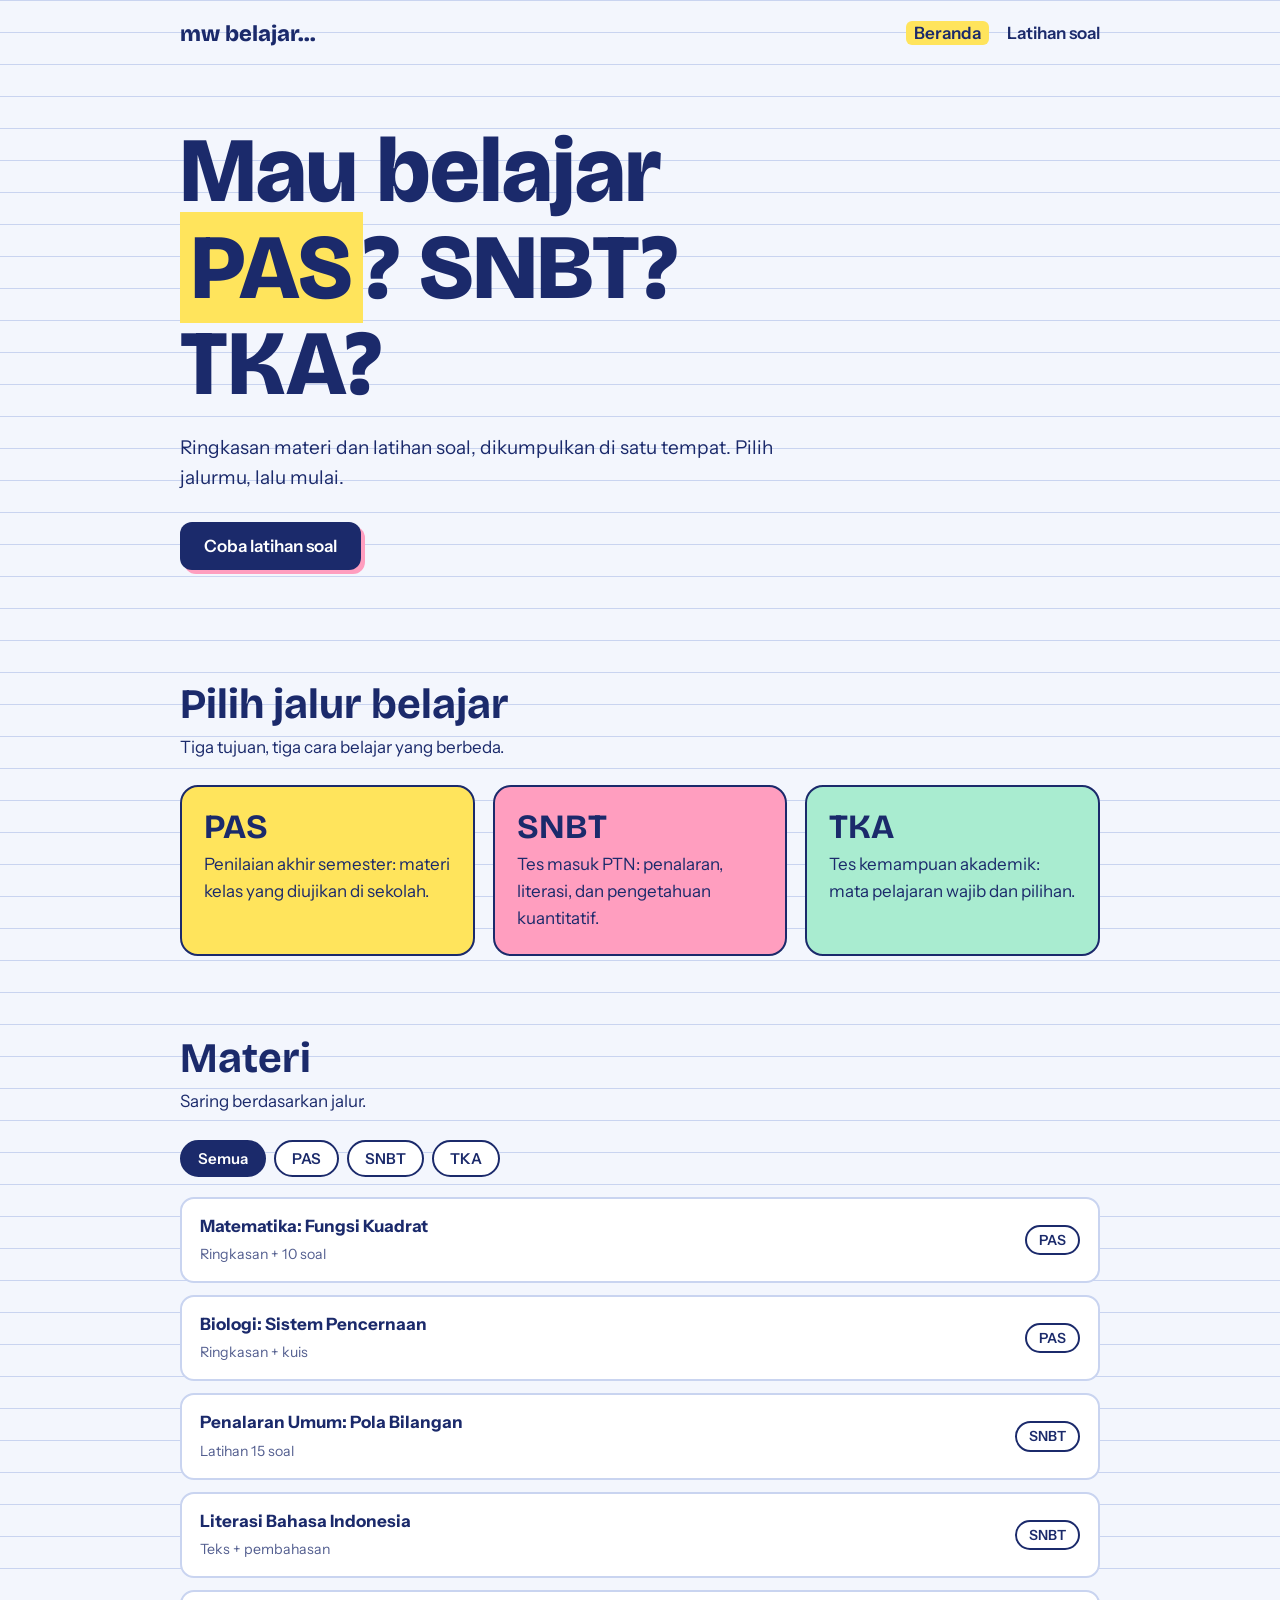
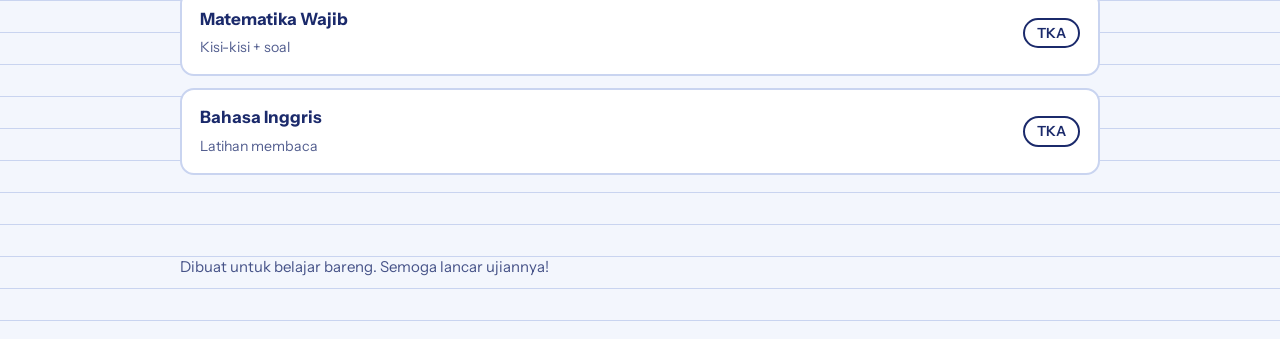
==== index.html @ 67116ec2 "Add files via upload" ====
<!DOCTYPE html>
<html lang="id"><head><meta charset="utf-8"><meta name="viewport" content="width=device-width, initial-scale=1"><link rel="preconnect" href="https://fonts.googleapis.com"><link rel="preconnect" href="https://fonts.gstatic.com" crossorigin><link href="https://fonts.googleapis.com/css2?family=Bricolage+Grotesque:wght@500;700;800&family=Instrument+Sans:wght@400;500;600&display=swap" rel="stylesheet"><link rel="stylesheet" href="style.css">
<title>mw belajar...</title>
<meta name="description" content="Mau belajar PAS? SNBT? TKA? Ayo kesini!">
</head><body><div class="wrap">
<nav><a class="logo" href="index.html">mw belajar...</a><div><a href="index.html" aria-current="page">Beranda</a><a href="latihan.html">Latihan soal</a></div></nav>
<header class="hero"><h1>Mau belajar <span class="mark">PAS</span>? SNBT? TKA?</h1>
<p>Ringkasan materi dan latihan soal, dikumpulkan di satu tempat. Pilih jalurmu, lalu mulai.</p>
<a class="btn" href="latihan.html">Coba latihan soal</a></header>
<section id="jalur"><h2>Pilih jalur belajar</h2><p class="sub">Tiga tujuan, tiga cara belajar yang berbeda.</p>
<div class="tracks">
<a class="track" href="latihan.html?jalur=PAS"><h3>PAS</h3><p>Penilaian akhir semester: materi kelas yang diujikan di sekolah.</p></a>
<a class="track" href="latihan.html?jalur=SNBT"><h3>SNBT</h3><p>Tes masuk PTN: penalaran, literasi, dan pengetahuan kuantitatif.</p></a>
<a class="track" href="latihan.html?jalur=TKA"><h3>TKA</h3><p>Tes kemampuan akademik: mata pelajaran wajib dan pilihan.</p></a>
</div></section>
<section id="materi"><h2>Materi</h2><p class="sub">Saring berdasarkan jalur.</p>
<div class="filters" id="filters" role="group" aria-label="Saring materi"></div><div class="list" id="list"></div></section>
<footer>Dibuat untuk belajar bareng. Semoga lancar ujiannya!</footer></div>
<script src="data.js"></script>
<script>
const filters=document.getElementById("filters"),list=document.getElementById("list");
const options=["Semua",...new Set(MATERI.map(m=>m.jalur))];let aktif="Semua";
function render(){filters.innerHTML="";
options.forEach(o=>{const b=document.createElement("button");b.textContent=o;b.setAttribute("aria-pressed",o===aktif);b.onclick=()=>{aktif=o;render()};filters.appendChild(b)});
const data=MATERI.filter(m=>aktif==="Semua"||m.jalur===aktif);
list.innerHTML=data.length?"":'<div class="empty">Belum ada materi di jalur ini.</div>';
data.forEach(m=>{const a=document.createElement("a");a.className="item";a.href=m.url;
a.innerHTML='<span><b></b><small></small></span><span class="tag"></span>';
a.querySelector("b").textContent=m.judul;a.querySelector("small").textContent=m.ket;a.querySelector(".tag").textContent=m.jalur;list.appendChild(a)})}
render();
</script></body></html>
---- style.css ----
:root{--paper:#f3f6fd;--ink:#1b2a6b;--line:#c9d4f0;--hi:#ffe45c;--pink:#ff9ebf;--mint:#a9ecd0;--card:#fff}
*{box-sizing:border-box}
html{scroll-behavior:smooth}
body{margin:0;font:400 17px/1.6 "Instrument Sans",system-ui,sans-serif;color:var(--ink);background:var(--paper);background-image:linear-gradient(var(--line) 1px,transparent 1px);background-size:100% 32px}
h1,h2,h3{font-family:"Bricolage Grotesque",sans-serif;line-height:1.05;margin:0}
a{color:inherit}
:focus-visible{outline:3px solid var(--ink);outline-offset:3px}
.wrap{max-width:960px;margin:0 auto;padding:0 20px}
nav{display:flex;justify-content:space-between;align-items:center;padding:20px 0;font-weight:600}
nav a{text-decoration:none;margin-left:18px}
nav a[aria-current]{background:var(--hi);padding:2px 8px;border-radius:6px}
.logo{font:800 22px "Bricolage Grotesque";margin:0;text-decoration:none}
.hero{padding:56px 0 72px}
.hero h1{font-size:clamp(44px,9vw,92px);font-weight:800;max-width:11ch}
.mark{background:var(--hi);padding:0 .12em}
.hero p{max-width:46ch;font-size:19px;margin:20px 0 28px}
.btn{display:inline-block;background:var(--ink);color:#fff;border:0;font:600 17px "Instrument Sans";text-decoration:none;cursor:pointer;padding:14px 24px;border-radius:12px;box-shadow:4px 4px 0 var(--pink);transition:transform .15s,box-shadow .15s}
.btn:hover{transform:translate(2px,2px);box-shadow:2px 2px 0 var(--pink)}
section{padding:40px 0}
h2{font-size:clamp(28px,5vw,42px);margin-bottom:8px}
.sub{margin:0 0 24px;max-width:52ch}
.tracks{display:grid;grid-template-columns:repeat(auto-fit,minmax(250px,1fr));gap:18px}
.track{border:2px solid var(--ink);border-radius:18px;padding:22px;text-decoration:none;display:block}
.track:nth-child(1){background:var(--hi)}.track:nth-child(2){background:var(--pink)}.track:nth-child(3){background:var(--mint)}
.track h3{font-size:34px;margin-bottom:6px}.track p{margin:0}
.filters{display:flex;flex-wrap:wrap;gap:8px;margin-bottom:20px}
.filters button{font:600 15px "Instrument Sans";border:2px solid var(--ink);background:var(--card);color:var(--ink);border-radius:999px;padding:7px 16px;cursor:pointer}
.filters button[aria-pressed="true"]{background:var(--ink);color:#fff}
.list{display:grid;gap:12px}
.item{display:flex;justify-content:space-between;gap:16px;align-items:center;background:var(--card);border:2px solid var(--line);border-radius:14px;padding:14px 18px;text-decoration:none}
.item:hover{border-color:var(--ink)}
.item b{display:block}.item small{opacity:.75}
.tag{flex:none;font-weight:600;font-size:14px;border:2px solid var(--ink);border-radius:999px;padding:2px 12px}
.empty{padding:20px;border:2px dashed var(--line);border-radius:14px}
.quiz{background:var(--card);border:2px solid var(--ink);border-radius:18px;padding:24px;max-width:640px}
.quiz h3{font-size:26px;margin:6px 0 18px;line-height:1.2}
.opt{display:block;width:100%;text-align:left;font:500 17px "Instrument Sans";color:var(--ink);background:var(--paper);border:2px solid var(--line);border-radius:12px;padding:12px 16px;margin-bottom:10px;cursor:pointer}
.opt:hover:not(:disabled){border-color:var(--ink)}
.opt.benar{background:var(--mint);border-color:var(--ink)}
.opt.salah{background:var(--pink);border-color:var(--ink)}
.bahas{background:var(--hi);border-radius:12px;padding:12px 16px;margin:14px 0}
.skor{font:800 64px "Bricolage Grotesque";margin:0}
footer{padding:40px 0 60px;font-size:15px;opacity:.8}
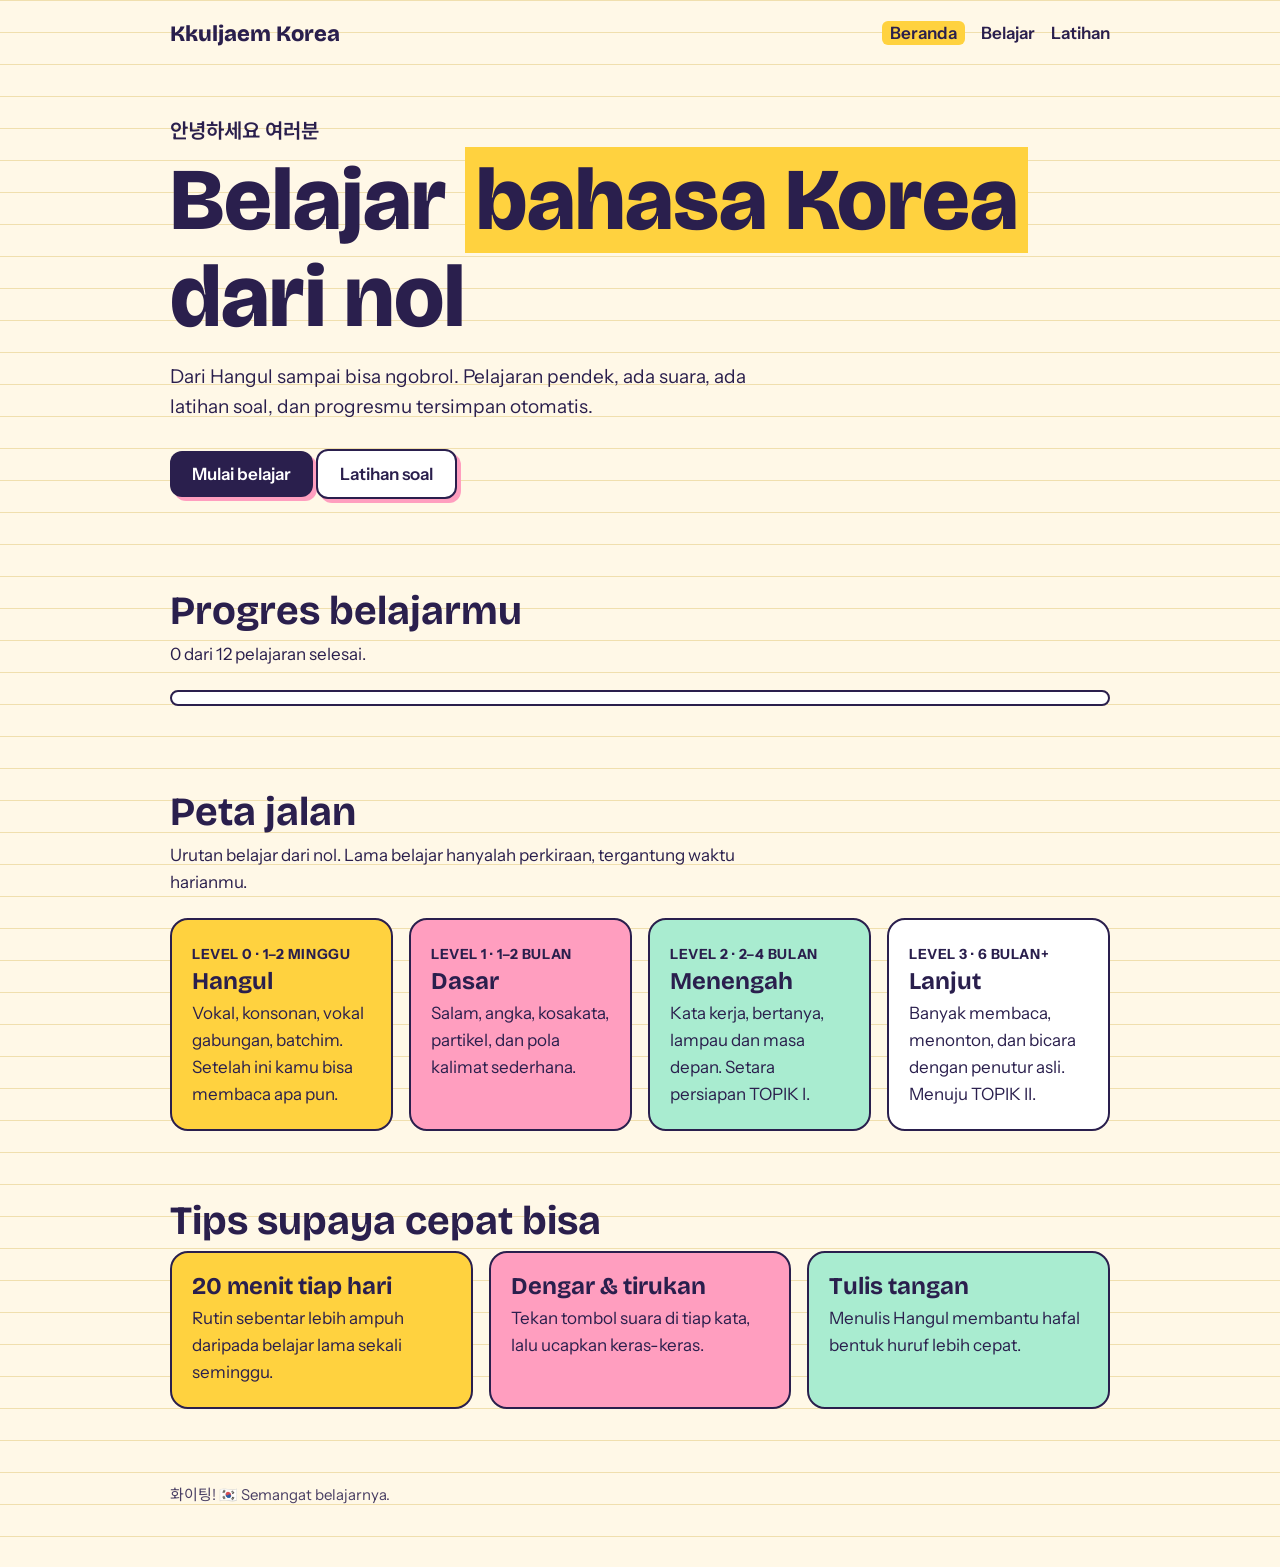
==== commit 2f9e9f32: "Add files via upload" ====
--- a/index.html
+++ b/index.html
@@ -1,31 +1,36 @@
 <!DOCTYPE html>
-<html lang="id"><head><meta charset="utf-8"><meta name="viewport" content="width=device-width, initial-scale=1"><link rel="preconnect" href="https://fonts.googleapis.com"><link rel="preconnect" href="https://fonts.gstatic.com" crossorigin><link href="https://fonts.googleapis.com/css2?family=Bricolage+Grotesque:wght@500;700;800&family=Instrument+Sans:wght@400;500;600&display=swap" rel="stylesheet"><link rel="stylesheet" href="style.css">
-<title>mw belajar...</title>
-<meta name="description" content="Mau belajar PAS? SNBT? TKA? Ayo kesini!">
+<html lang="id"><head><meta charset="utf-8"><meta name="viewport" content="width=device-width, initial-scale=1"><link rel="preconnect" href="https://fonts.googleapis.com"><link rel="preconnect" href="https://fonts.gstatic.com" crossorigin><link href="https://fonts.googleapis.com/css2?family=Bricolage+Grotesque:wght@500;700;800&family=Instrument+Sans:wght@400;500;600&family=Noto+Sans+KR:wght@500;700&display=swap" rel="stylesheet"><link rel="stylesheet" href="style.css">
+<title>Kkuljaem Korea | Belajar Bahasa Korea dari Nol</title>
+<meta name="description" content="Belajar bahasa Korea dari nol sampai bisa: Hangul, kosakata, tata bahasa, dan latihan soal.">
 </head><body><div class="wrap">
-<nav><a class="logo" href="index.html">mw belajar...</a><div><a href="index.html" aria-current="page">Beranda</a><a href="latihan.html">Latihan soal</a></div></nav>
-<header class="hero"><h1>Mau belajar <span class="mark">PAS</span>? SNBT? TKA?</h1>
-<p>Ringkasan materi dan latihan soal, dikumpulkan di satu tempat. Pilih jalurmu, lalu mulai.</p>
-<a class="btn" href="latihan.html">Coba latihan soal</a></header>
-<section id="jalur"><h2>Pilih jalur belajar</h2><p class="sub">Tiga tujuan, tiga cara belajar yang berbeda.</p>
-<div class="tracks">
-<a class="track" href="latihan.html?jalur=PAS"><h3>PAS</h3><p>Penilaian akhir semester: materi kelas yang diujikan di sekolah.</p></a>
-<a class="track" href="latihan.html?jalur=SNBT"><h3>SNBT</h3><p>Tes masuk PTN: penalaran, literasi, dan pengetahuan kuantitatif.</p></a>
-<a class="track" href="latihan.html?jalur=TKA"><h3>TKA</h3><p>Tes kemampuan akademik: mata pelajaran wajib dan pilihan.</p></a>
+<nav><a class="logo" href="index.html">Kkuljaem Korea</a><div><a href="index.html" aria-current="page">Beranda</a><a href="belajar.html">Belajar</a><a href="latihan.html">Latihan</a></div></nav>
+<header class="hero"><small>안녕하세요 여러분</small>
+<h1>Belajar <span class="mark">bahasa Korea</span> dari nol</h1>
+<p>Dari Hangul sampai bisa ngobrol. Pelajaran pendek, ada suara, ada latihan soal, dan progresmu tersimpan otomatis.</p>
+<a class="btn" id="lanjut" href="belajar.html">Mulai belajar</a> <a class="btn alt" href="latihan.html">Latihan soal</a></header>
+<section><h2>Progres belajarmu</h2><p class="sub" id="teks"></p><div class="bar" role="progressbar" aria-label="Progres"><i id="isi" style="width:0"></i></div></section>
+<section><h2>Peta jalan</h2><p class="sub">Urutan belajar dari nol. Lama belajar hanyalah perkiraan, tergantung waktu harianmu.</p>
+<div class="grid">
+<div class="card"><b>LEVEL 0 · 1–2 MINGGU</b><h3>Hangul</h3><p>Vokal, konsonan, vokal gabungan, batchim. Setelah ini kamu bisa membaca apa pun.</p></div>
+<div class="card"><b>LEVEL 1 · 1–2 BULAN</b><h3>Dasar</h3><p>Salam, angka, kosakata, partikel, dan pola kalimat sederhana.</p></div>
+<div class="card"><b>LEVEL 2 · 2–4 BULAN</b><h3>Menengah</h3><p>Kata kerja, bertanya, lampau dan masa depan. Setara persiapan TOPIK I.</p></div>
+<div class="card" style="background:#fff"><b>LEVEL 3 · 6 BULAN+</b><h3>Lanjut</h3><p>Banyak membaca, menonton, dan bicara dengan penutur asli. Menuju TOPIK II.</p></div>
 </div></section>
-<section id="materi"><h2>Materi</h2><p class="sub">Saring berdasarkan jalur.</p>
-<div class="filters" id="filters" role="group" aria-label="Saring materi"></div><div class="list" id="list"></div></section>
-<footer>Dibuat untuk belajar bareng. Semoga lancar ujiannya!</footer></div>
+<section><h2>Tips supaya cepat bisa</h2>
+<div class="grid">
+<div class="card"><h3>20 menit tiap hari</h3><p>Rutin sebentar lebih ampuh daripada belajar lama sekali seminggu.</p></div>
+<div class="card"><h3>Dengar & tirukan</h3><p>Tekan tombol suara di tiap kata, lalu ucapkan keras-keras.</p></div>
+<div class="card"><h3>Tulis tangan</h3><p>Menulis Hangul membantu hafal bentuk huruf lebih cepat.</p></div>
+</div></section>
+<footer>화이팅! 🇰🇷 Semangat belajarnya.</footer></div>
 <script src="data.js"></script>
 <script>
-const filters=document.getElementById("filters"),list=document.getElementById("list");
-const options=["Semua",...new Set(MATERI.map(m=>m.jalur))];let aktif="Semua";
-function render(){filters.innerHTML="";
-options.forEach(o=>{const b=document.createElement("button");b.textContent=o;b.setAttribute("aria-pressed",o===aktif);b.onclick=()=>{aktif=o;render()};filters.appendChild(b)});
-const data=MATERI.filter(m=>aktif==="Semua"||m.jalur===aktif);
-list.innerHTML=data.length?"":'<div class="empty">Belum ada materi di jalur ini.</div>';
-data.forEach(m=>{const a=document.createElement("a");a.className="item";a.href=m.url;
-a.innerHTML='<span><b></b><small></small></span><span class="tag"></span>';
-a.querySelector("b").textContent=m.judul;a.querySelector("small").textContent=m.ket;a.querySelector(".tag").textContent=m.jalur;list.appendChild(a)})}
-render();
+var done=baca().filter(function(id){return PELAJARAN.some(function(p){return p.id===id})});
+var n=done.length,t=PELAJARAN.length;
+document.getElementById("isi").style.width=Math.round(n/t*100)+"%";
+document.getElementById("teks").textContent=n+" dari "+t+" pelajaran selesai.";
+var next=PELAJARAN.find(function(p){return done.indexOf(p.id)<0});
+var b=document.getElementById("lanjut");
+if(n>0&&next){b.textContent="Lanjut: "+next.judul;b.href="belajar.html#"+next.id}
+else if(!next){b.textContent="Semua selesai. Ulangi lewat latihan";b.href="latihan.html"}
 </script></body></html>
--- a/style.css
+++ b/style.css
@@ -1,43 +1,56 @@
-:root{--paper:#f3f6fd;--ink:#1b2a6b;--line:#c9d4f0;--hi:#ffe45c;--pink:#ff9ebf;--mint:#a9ecd0;--card:#fff}
+:root{--paper:#fff8e7;--ink:#2a1f4d;--line:#f0dfae;--hi:#ffd23f;--pink:#ff9ebf;--mint:#a9ecd0;--card:#fff}
 *{box-sizing:border-box}
 html{scroll-behavior:smooth}
-body{margin:0;font:400 17px/1.6 "Instrument Sans",system-ui,sans-serif;color:var(--ink);background:var(--paper);background-image:linear-gradient(var(--line) 1px,transparent 1px);background-size:100% 32px}
-h1,h2,h3{font-family:"Bricolage Grotesque",sans-serif;line-height:1.05;margin:0}
+body{margin:0;font:400 17px/1.6 "Instrument Sans","Noto Sans KR",system-ui,sans-serif;color:var(--ink);background:var(--paper);background-image:linear-gradient(var(--line) 1px,transparent 1px);background-size:100% 32px}
+h1,h2,h3{font-family:"Bricolage Grotesque","Noto Sans KR",sans-serif;line-height:1.1;margin:0}
 a{color:inherit}
 :focus-visible{outline:3px solid var(--ink);outline-offset:3px}
-.wrap{max-width:960px;margin:0 auto;padding:0 20px}
-nav{display:flex;justify-content:space-between;align-items:center;padding:20px 0;font-weight:600}
-nav a{text-decoration:none;margin-left:18px}
+.wrap{max-width:980px;margin:0 auto;padding:0 20px}
+nav{display:flex;justify-content:space-between;align-items:center;padding:20px 0;font-weight:600;flex-wrap:wrap;gap:8px}
+nav a{text-decoration:none;margin-left:16px}
 nav a[aria-current]{background:var(--hi);padding:2px 8px;border-radius:6px}
-.logo{font:800 22px "Bricolage Grotesque";margin:0;text-decoration:none}
-.hero{padding:56px 0 72px}
-.hero h1{font-size:clamp(44px,9vw,92px);font-weight:800;max-width:11ch}
+.logo{font:800 22px "Bricolage Grotesque";margin:0!important;text-decoration:none}
+.hero{padding:48px 0 56px}
+.hero small{font:600 20px "Noto Sans KR"}
+.hero h1{font-size:clamp(44px,9vw,88px);font-weight:800;margin:6px 0}
 .mark{background:var(--hi);padding:0 .12em}
-.hero p{max-width:46ch;font-size:19px;margin:20px 0 28px}
-.btn{display:inline-block;background:var(--ink);color:#fff;border:0;font:600 17px "Instrument Sans";text-decoration:none;cursor:pointer;padding:14px 24px;border-radius:12px;box-shadow:4px 4px 0 var(--pink);transition:transform .15s,box-shadow .15s}
+.hero p{max-width:48ch;font-size:19px;margin:16px 0 26px}
+.btn{display:inline-block;background:var(--ink);color:#fff;border:0;font:600 17px "Instrument Sans";text-decoration:none;cursor:pointer;padding:13px 22px;border-radius:12px;box-shadow:4px 4px 0 var(--pink);transition:transform .15s,box-shadow .15s}
 .btn:hover{transform:translate(2px,2px);box-shadow:2px 2px 0 var(--pink)}
-section{padding:40px 0}
-h2{font-size:clamp(28px,5vw,42px);margin-bottom:8px}
-.sub{margin:0 0 24px;max-width:52ch}
-.tracks{display:grid;grid-template-columns:repeat(auto-fit,minmax(250px,1fr));gap:18px}
-.track{border:2px solid var(--ink);border-radius:18px;padding:22px;text-decoration:none;display:block}
-.track:nth-child(1){background:var(--hi)}.track:nth-child(2){background:var(--pink)}.track:nth-child(3){background:var(--mint)}
-.track h3{font-size:34px;margin-bottom:6px}.track p{margin:0}
-.filters{display:flex;flex-wrap:wrap;gap:8px;margin-bottom:20px}
-.filters button{font:600 15px "Instrument Sans";border:2px solid var(--ink);background:var(--card);color:var(--ink);border-radius:999px;padding:7px 16px;cursor:pointer}
-.filters button[aria-pressed="true"]{background:var(--ink);color:#fff}
-.list{display:grid;gap:12px}
-.item{display:flex;justify-content:space-between;gap:16px;align-items:center;background:var(--card);border:2px solid var(--line);border-radius:14px;padding:14px 18px;text-decoration:none}
-.item:hover{border-color:var(--ink)}
-.item b{display:block}.item small{opacity:.75}
-.tag{flex:none;font-weight:600;font-size:14px;border:2px solid var(--ink);border-radius:999px;padding:2px 12px}
-.empty{padding:20px;border:2px dashed var(--line);border-radius:14px}
+.btn.alt{background:var(--card);color:var(--ink);border:2px solid var(--ink)}
+section{padding:34px 0}
+h2{font-size:clamp(28px,5vw,40px);margin-bottom:8px}
+.sub{margin:0 0 22px;max-width:56ch}
+.grid{display:grid;grid-template-columns:repeat(auto-fit,minmax(210px,1fr));gap:16px}
+.card{border:2px solid var(--ink);border-radius:18px;padding:20px;background:var(--card)}
+.card:nth-child(1){background:var(--hi)}.card:nth-child(2){background:var(--pink)}.card:nth-child(3){background:var(--mint)}
+.card h3{font-size:24px;margin-bottom:6px}.card p{margin:0}
+.card b{font:800 14px "Instrument Sans";letter-spacing:.04em}
+.bar{height:16px;border:2px solid var(--ink);border-radius:999px;background:#fff;overflow:hidden;margin:10px 0 16px}
+.bar i{display:block;height:100%;background:var(--pink);transition:width .4s}
+.layout{display:grid;grid-template-columns:250px 1fr;gap:24px;align-items:start}
+@media(max-width:760px){.layout{grid-template-columns:1fr}}
+.menu{background:var(--card);border:2px solid var(--ink);border-radius:16px;padding:12px}
+.lv{font:800 13px "Instrument Sans";letter-spacing:.05em;margin:10px 6px 4px;text-transform:uppercase}
+.mi{display:block;width:100%;text-align:left;font:500 16px "Instrument Sans";color:var(--ink);background:none;border:0;border-radius:8px;padding:7px 10px;cursor:pointer}
+.mi:hover{background:var(--paper)}.mi[aria-current]{background:var(--hi);font-weight:600}
+.lesson ul{margin:12px 0;padding-left:20px}
+.scroll{overflow-x:auto;margin:16px 0}
+.tbl{width:100%;border-collapse:collapse;background:var(--card);border:2px solid var(--ink)}
+.tbl th{text-align:left;background:var(--hi);padding:8px 14px;font-size:14px}
+.tbl td{padding:9px 14px;border-top:1px solid var(--line)}
+.kor{font:700 24px "Noto Sans KR",sans-serif;white-space:nowrap}
+.say{border:0;background:var(--hi);border-radius:8px;cursor:pointer;padding:2px 8px;margin-left:8px;font-size:15px}
+.acts{display:flex;flex-wrap:wrap;gap:12px;margin-top:20px}
+.filters{display:flex;flex-wrap:wrap;gap:8px;margin-bottom:20px;align-items:center}
+select{font:500 16px "Instrument Sans";padding:9px 14px;border:2px solid var(--ink);border-radius:10px;background:var(--card);color:var(--ink)}
 .quiz{background:var(--card);border:2px solid var(--ink);border-radius:18px;padding:24px;max-width:640px}
-.quiz h3{font-size:26px;margin:6px 0 18px;line-height:1.2}
+.quiz h3{font-size:34px;margin:8px 0 18px;font-family:"Noto Sans KR",sans-serif}
+.tag{display:inline-block;font-weight:600;font-size:14px;border:2px solid var(--ink);border-radius:999px;padding:2px 12px}
 .opt{display:block;width:100%;text-align:left;font:500 17px "Instrument Sans";color:var(--ink);background:var(--paper);border:2px solid var(--line);border-radius:12px;padding:12px 16px;margin-bottom:10px;cursor:pointer}
 .opt:hover:not(:disabled){border-color:var(--ink)}
-.opt.benar{background:var(--mint);border-color:var(--ink)}
-.opt.salah{background:var(--pink);border-color:var(--ink)}
+.opt.benar{background:var(--mint);border-color:var(--ink)}.opt.salah{background:var(--pink);border-color:var(--ink)}
 .bahas{background:var(--hi);border-radius:12px;padding:12px 16px;margin:14px 0}
 .skor{font:800 64px "Bricolage Grotesque";margin:0}
-footer{padding:40px 0 60px;font-size:15px;opacity:.8}
+.empty{padding:20px;border:2px dashed var(--ink);border-radius:14px}
+footer{padding:40px 0 60px;font-size:15px;opacity:.85}
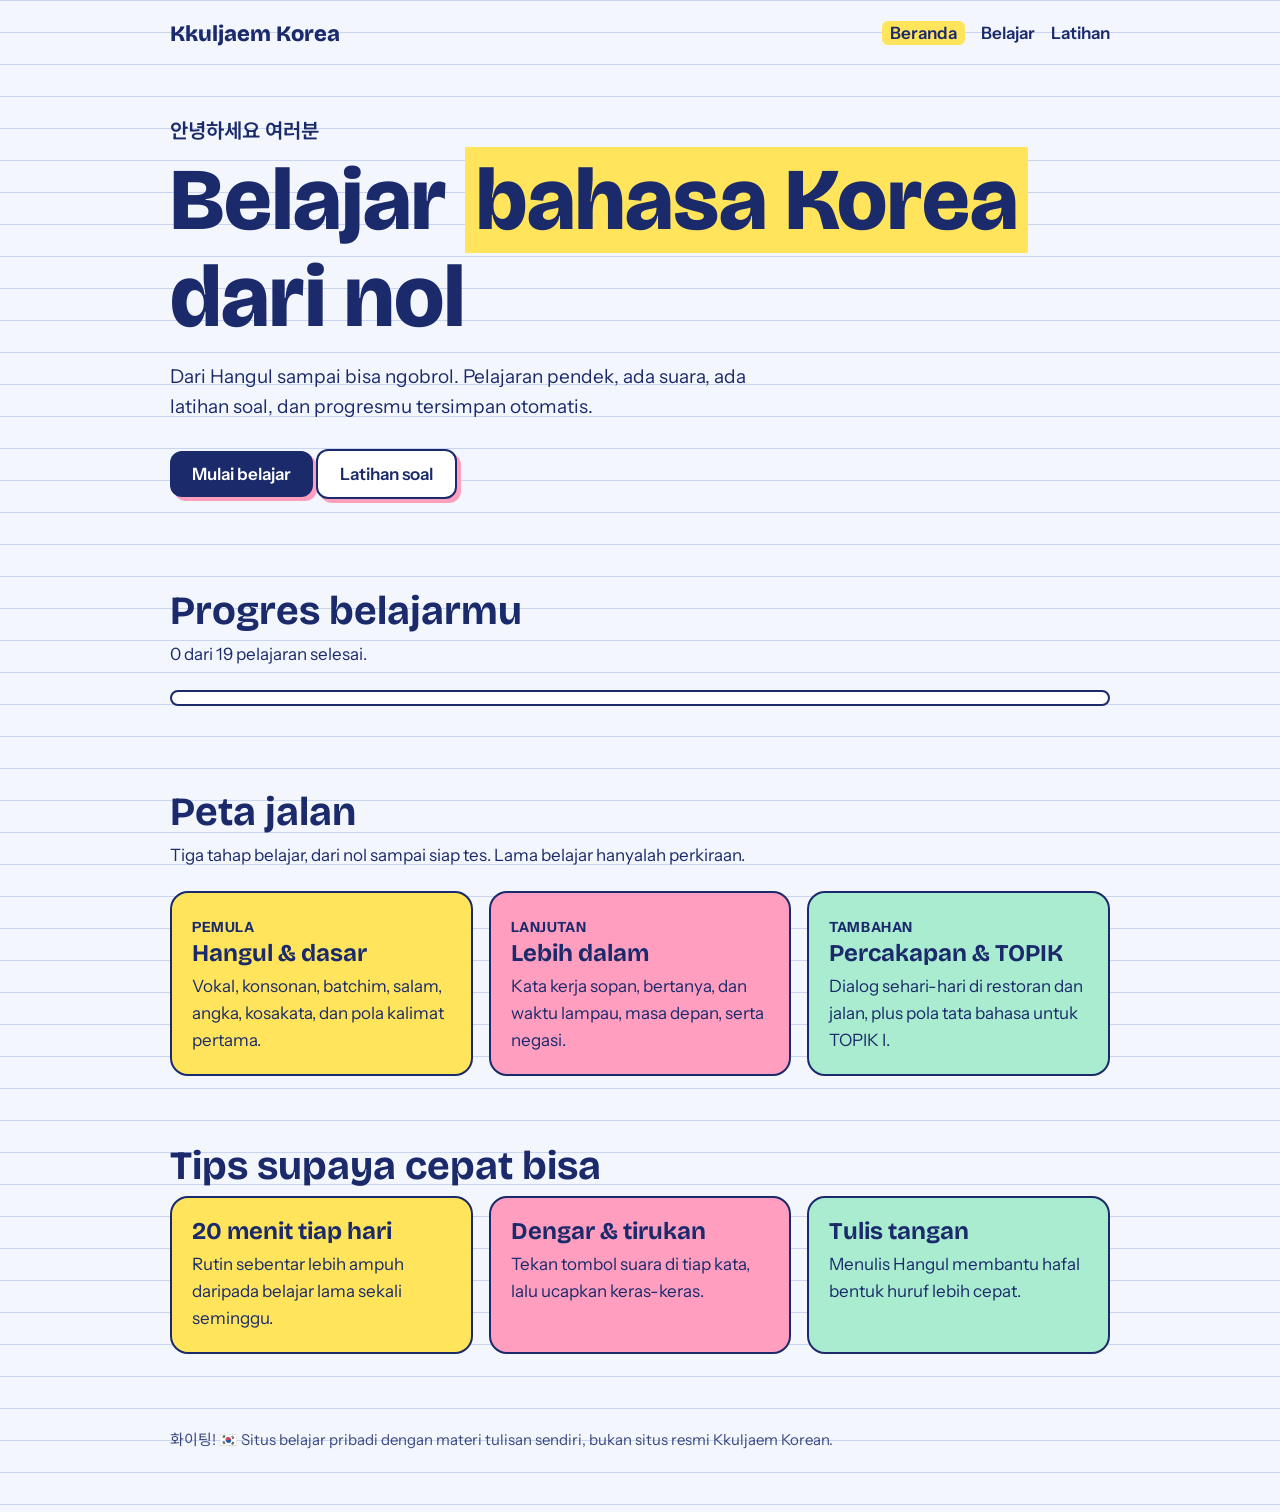
==== commit 025ae310: "Add files via upload" ====
--- a/index.html
+++ b/index.html
@@ -9,12 +9,11 @@
 <p>Dari Hangul sampai bisa ngobrol. Pelajaran pendek, ada suara, ada latihan soal, dan progresmu tersimpan otomatis.</p>
 <a class="btn" id="lanjut" href="belajar.html">Mulai belajar</a> <a class="btn alt" href="latihan.html">Latihan soal</a></header>
 <section><h2>Progres belajarmu</h2><p class="sub" id="teks"></p><div class="bar" role="progressbar" aria-label="Progres"><i id="isi" style="width:0"></i></div></section>
-<section><h2>Peta jalan</h2><p class="sub">Urutan belajar dari nol. Lama belajar hanyalah perkiraan, tergantung waktu harianmu.</p>
+<section><h2>Peta jalan</h2><p class="sub">Tiga tahap belajar, dari nol sampai siap tes. Lama belajar hanyalah perkiraan.</p>
 <div class="grid">
-<div class="card"><b>LEVEL 0 · 1–2 MINGGU</b><h3>Hangul</h3><p>Vokal, konsonan, vokal gabungan, batchim. Setelah ini kamu bisa membaca apa pun.</p></div>
-<div class="card"><b>LEVEL 1 · 1–2 BULAN</b><h3>Dasar</h3><p>Salam, angka, kosakata, partikel, dan pola kalimat sederhana.</p></div>
-<div class="card"><b>LEVEL 2 · 2–4 BULAN</b><h3>Menengah</h3><p>Kata kerja, bertanya, lampau dan masa depan. Setara persiapan TOPIK I.</p></div>
-<div class="card" style="background:#fff"><b>LEVEL 3 · 6 BULAN+</b><h3>Lanjut</h3><p>Banyak membaca, menonton, dan bicara dengan penutur asli. Menuju TOPIK II.</p></div>
+<div class="card"><b>PEMULA</b><h3>Hangul & dasar</h3><p>Vokal, konsonan, batchim, salam, angka, kosakata, dan pola kalimat pertama.</p></div>
+<div class="card"><b>LANJUTAN</b><h3>Lebih dalam</h3><p>Kata kerja sopan, bertanya, dan waktu lampau, masa depan, serta negasi.</p></div>
+<div class="card"><b>TAMBAHAN</b><h3>Percakapan & TOPIK</h3><p>Dialog sehari-hari di restoran dan jalan, plus pola tata bahasa untuk TOPIK I.</p></div>
 </div></section>
 <section><h2>Tips supaya cepat bisa</h2>
 <div class="grid">
@@ -22,7 +21,7 @@
 <div class="card"><h3>Dengar & tirukan</h3><p>Tekan tombol suara di tiap kata, lalu ucapkan keras-keras.</p></div>
 <div class="card"><h3>Tulis tangan</h3><p>Menulis Hangul membantu hafal bentuk huruf lebih cepat.</p></div>
 </div></section>
-<footer>화이팅! 🇰🇷 Semangat belajarnya.</footer></div>
+<footer>화이팅! 🇰🇷 Situs belajar pribadi dengan materi tulisan sendiri, bukan situs resmi Kkuljaem Korean.</footer></div>
 <script src="data.js"></script>
 <script>
 var done=baca().filter(function(id){return PELAJARAN.some(function(p){return p.id===id})});
--- a/style.css
+++ b/style.css
@@ -1,4 +1,4 @@
-:root{--paper:#fff8e7;--ink:#2a1f4d;--line:#f0dfae;--hi:#ffd23f;--pink:#ff9ebf;--mint:#a9ecd0;--card:#fff}
+:root{--paper:#f3f6fd;--ink:#1b2a6b;--line:#c9d4f0;--hi:#ffe45c;--pink:#ff9ebf;--mint:#a9ecd0;--card:#fff}
 *{box-sizing:border-box}
 html{scroll-behavior:smooth}
 body{margin:0;font:400 17px/1.6 "Instrument Sans","Noto Sans KR",system-ui,sans-serif;color:var(--ink);background:var(--paper);background-image:linear-gradient(var(--line) 1px,transparent 1px);background-size:100% 32px}
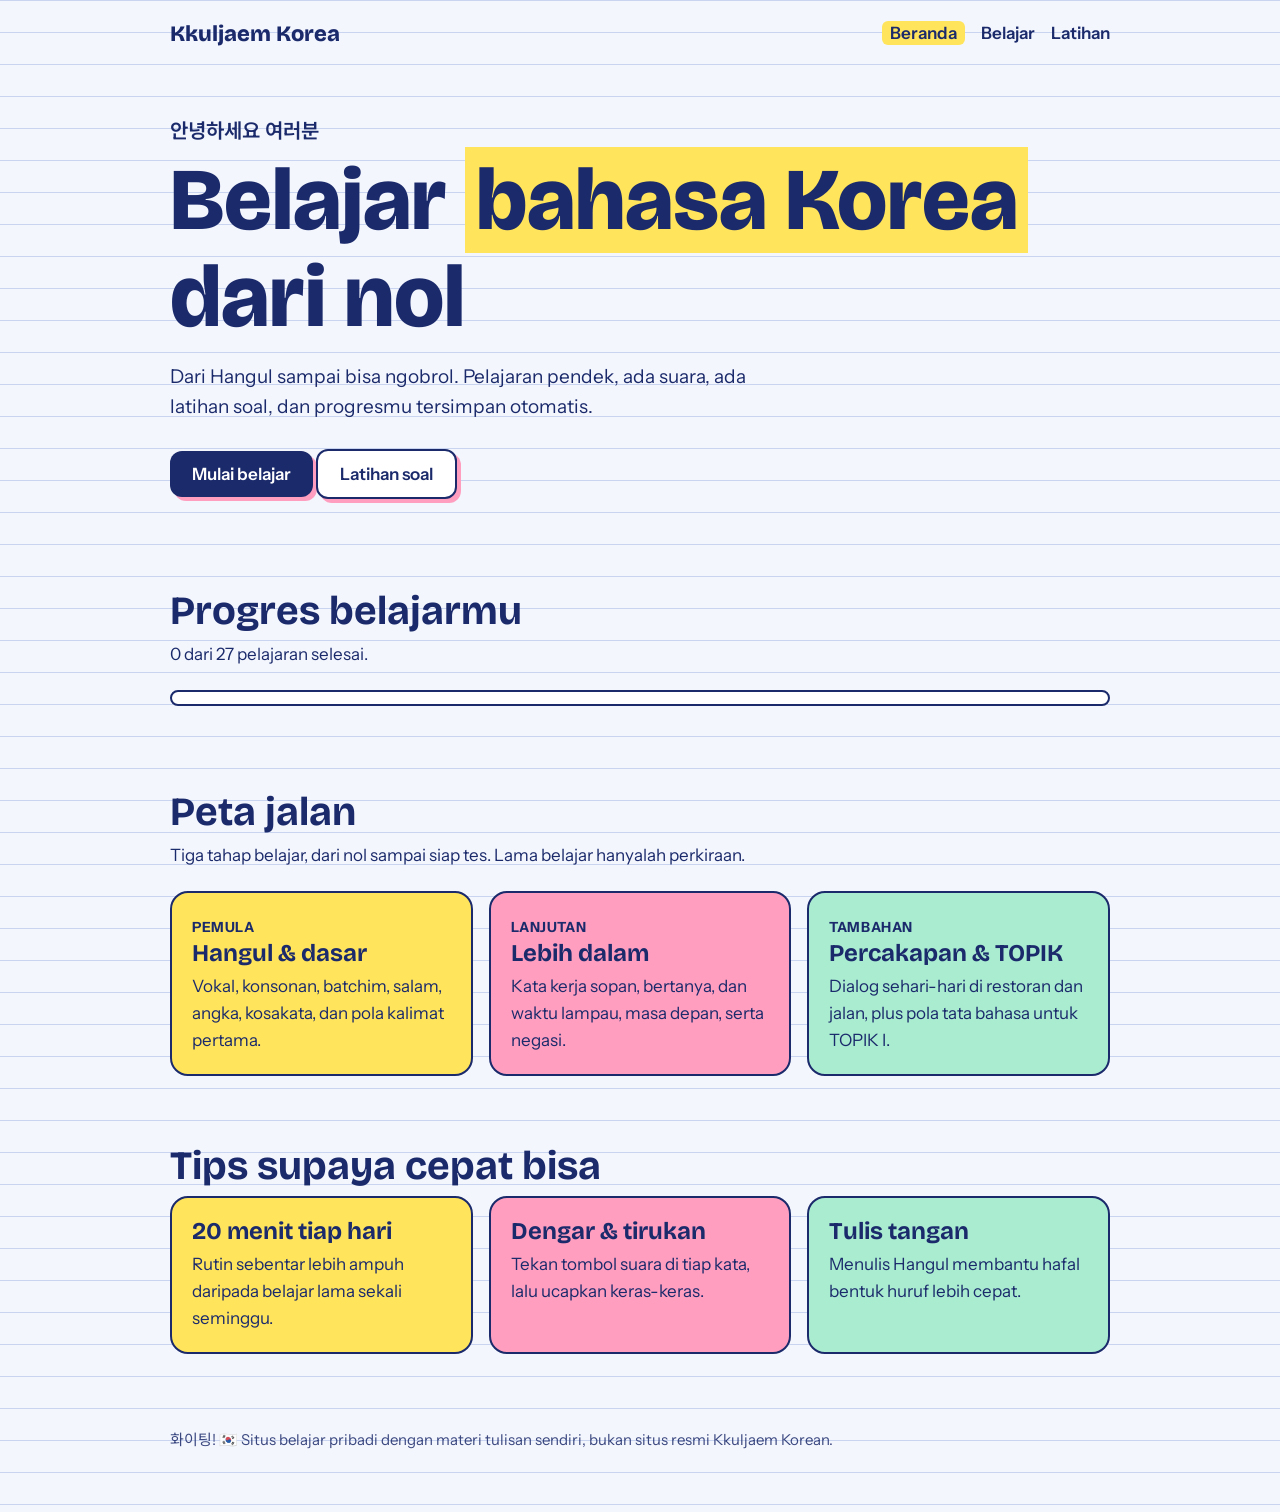
==== commit 1849c538: "Add files via upload" ====
--- a/index.html
+++ b/index.html
@@ -2,7 +2,7 @@
 <html lang="id"><head><meta charset="utf-8"><meta name="viewport" content="width=device-width, initial-scale=1"><link rel="preconnect" href="https://fonts.googleapis.com"><link rel="preconnect" href="https://fonts.gstatic.com" crossorigin><link href="https://fonts.googleapis.com/css2?family=Bricolage+Grotesque:wght@500;700;800&family=Instrument+Sans:wght@400;500;600&family=Noto+Sans+KR:wght@500;700&display=swap" rel="stylesheet"><link rel="stylesheet" href="style.css">
 <title>Kkuljaem Korea | Belajar Bahasa Korea dari Nol</title>
 <meta name="description" content="Belajar bahasa Korea dari nol sampai bisa: Hangul, kosakata, tata bahasa, dan latihan soal.">
-</head><body><div class="wrap">
+<style>html:not(.siap) .wrap{display:none}html.siap #gate{display:none}</style><script>if(location.protocol==="file:")document.documentElement.classList.add("siap");setTimeout(function(){var g=document.getElementById("gate");if(g&&!document.documentElement.classList.contains("siap"))g.textContent="Login tidak bisa dimuat. Cek koneksi internet dan isi config.js."},6000)</script></head><body><p id="gate" style="padding:24px;font-weight:600">Memeriksa login...</p><div class="wrap">
 <nav><a class="logo" href="index.html">Kkuljaem Korea</a><div><a href="index.html" aria-current="page">Beranda</a><a href="belajar.html">Belajar</a><a href="latihan.html">Latihan</a></div></nav>
 <header class="hero"><small>안녕하세요 여러분</small>
 <h1>Belajar <span class="mark">bahasa Korea</span> dari nol</h1>
@@ -32,4 +32,4 @@
 var b=document.getElementById("lanjut");
 if(n>0&&next){b.textContent="Lanjut: "+next.judul;b.href="belajar.html#"+next.id}
 else if(!next){b.textContent="Semua selesai. Ulangi lewat latihan";b.href="latihan.html"}
-</script></body></html>
+</script><script type="module" src="auth.js"></script></body></html>
--- a/style.css
+++ b/style.css
@@ -54,3 +54,6 @@
 .skor{font:800 64px "Bricolage Grotesque";margin:0}
 .empty{padding:20px;border:2px dashed var(--ink);border-radius:14px}
 footer{padding:40px 0 60px;font-size:15px;opacity:.85}
+.out{margin-left:16px;font:600 15px "Instrument Sans";color:var(--ink);background:none;border:2px solid var(--ink);border-radius:999px;padding:2px 12px;cursor:pointer}
+.login{max-width:460px;margin:60px auto}
+#pesan{min-height:1.6em;margin-top:14px;font-weight:600}
